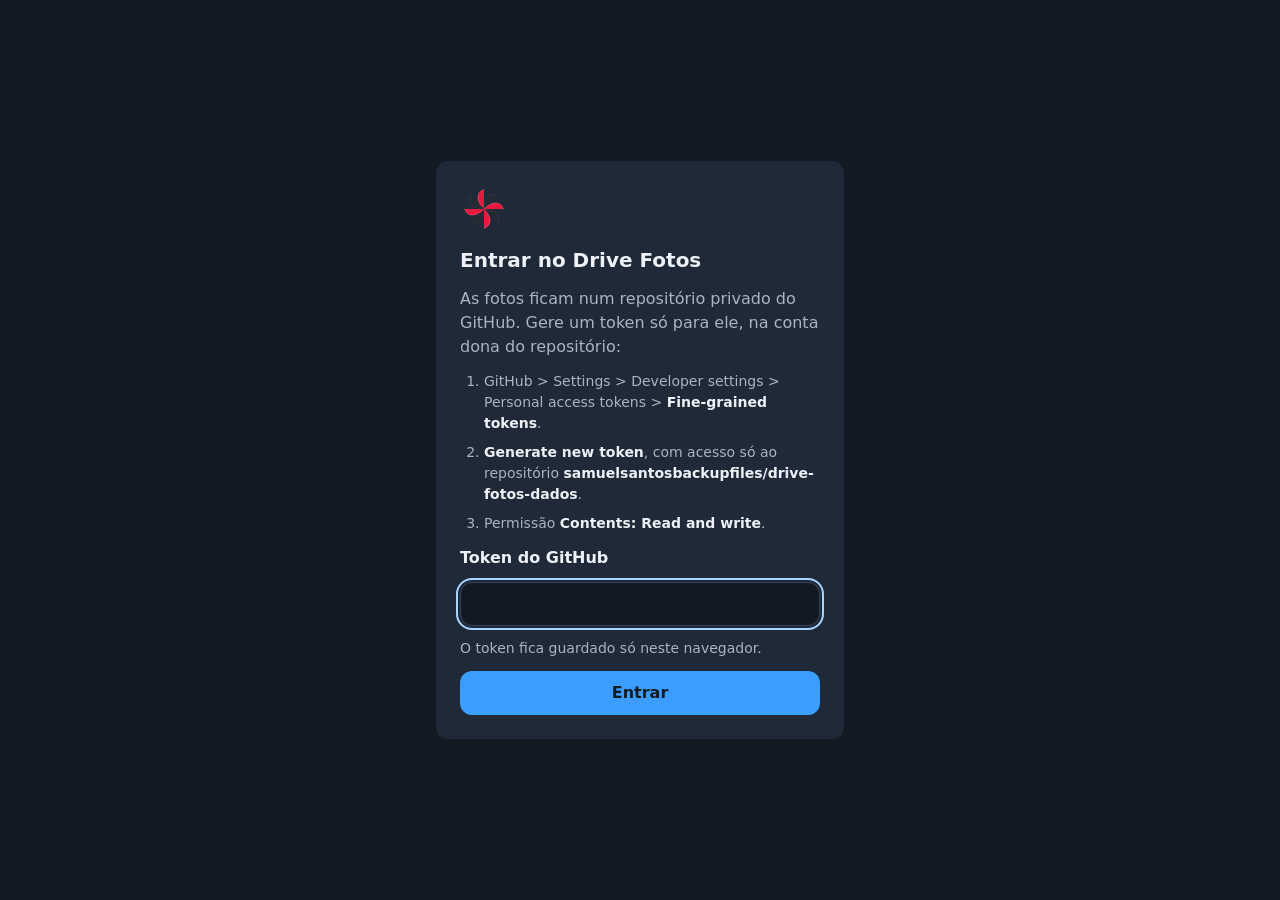
==== index.html @ ec957411 "epico 28: menu Mais no topo, com backup, fotos sem data, novidades e sair" ====
<!doctype html>
<html lang="pt-BR">
<head>
  <meta charset="utf-8">
  <meta name="viewport" content="width=device-width, initial-scale=1, viewport-fit=cover">
  <meta name="theme-color" content="#131a24">
  <meta name="robots" content="noindex">
  <title>Drive Fotos</title>
  <meta name="mobile-web-app-capable" content="yes">
  <meta name="apple-mobile-web-app-capable" content="yes">
  <meta name="apple-mobile-web-app-title" content="Drive Fotos">
  <meta name="apple-mobile-web-app-status-bar-style" content="black-translucent">
  <link rel="manifest" href="manifest.webmanifest">
  <link rel="apple-touch-icon" href="icones/icone-180.png">
  <link rel="icon" type="image/svg+xml" href="src/logo.svg">
  <link rel="stylesheet" href="src/style.css">
</head>
<body>
  <div class="puxar" id="puxar" aria-hidden="true">
    <svg class="puxar__anel" viewBox="0 0 24 24">
      <circle class="puxar__trilho" cx="12" cy="12" r="9"/>
      <circle class="puxar__arco" id="puxar-arco" cx="12" cy="12" r="9" pathLength="100" transform="rotate(-90 12 12)"/>
    </svg>
  </div>

  <header class="topo">
    <h1 class="topo__titulo"><img class="logo" src="src/logo.svg" alt="" width="24" height="24">Drive Fotos<span class="etiqueta" id="base-de-testes" hidden><span class="etiqueta__resto">base de </span>testes</span></h1>
    <div class="topo__acoes">
      <span class="texto-suave texto-pequeno topo__sincronia" id="sincronia" role="status"></span>
      <button type="button" class="botao botao--fantasma" id="atualizar" hidden>Atualizar</button>
      <button type="button" class="botao botao--secundario mais__abrir" id="mais-abrir" popovertarget="mais" aria-haspopup="menu" aria-expanded="false" hidden>
        Mais
        <svg class="mais__seta" viewBox="0 0 24 24" aria-hidden="true"><path d="M6 9l6 6 6-6"/></svg>
      </button>
    </div>
  </header>

  <nav class="mais" id="mais" popover aria-label="Mais opções">
    <div class="mais__lista">
      <a class="botao botao--fantasma mais__item" href="backup.html">Backup de uma pasta</a>
      <a class="botao botao--fantasma mais__item" id="mais-sem-data" href="#sem-data" hidden>Fotos sem data <span class="mais__detalhe" id="mais-sem-data-quantas"></span></a>
      <a class="botao botao--fantasma mais__item" href="novidades.html">Novidades <span class="mais__detalhe">versão <span id="mais-versao"></span></span></a>
      <div class="mais__divisor" role="separator"></div>
      <button type="button" class="botao botao--fantasma mais__item" id="sair">Sair</button>
    </div>
  </nav>

  <main class="pagina">
    <div class="aviso aviso--erro" id="atualizar-erro" role="alert" hidden>
      <p id="atualizar-erro-texto"></p>
      <button type="button" class="botao botao--secundario" id="atualizar-de-novo">Tentar de novo</button>
    </div>
    <section class="tela" id="tela-carregando" hidden>
      <p class="so-leitor" role="status">Carregando suas fotos...</p>
      <div class="esqueleto" aria-hidden="true">
        <div class="envio">
          <div class="zona esqueleto__vazio">
            <svg class="zona__icone" viewBox="0 0 24 24"></svg>
            <span class="zona__titulo">Enviar fotos</span>
            <span class="zona__detalhe">Toque para escolher ou arraste as fotos para cá</span>
          </div>
        </div>
        <div class="selecao-topo">
          <span class="botao botao--secundario esqueleto__vazio">Selecionar</span>
        </div>
        <div class="dias">
          <section class="dia">
            <div class="dia__cabeca">
              <span class="dia__titulo esqueleto__linha"></span>
            </div>
            <ul class="grade" id="esqueleto-grade"></ul>
          </section>
        </div>
      </div>
    </section>

    <section class="tela tela--centro" id="tela-erro" hidden>
      <h2 class="tela__titulo" tabindex="-1">Não deu para carregar</h2>
      <p class="texto-suave" id="erro-mensagem"></p>
      <div class="pilha">
        <button type="button" class="botao botao--primario" id="erro-recarregar">Tentar de novo</button>
        <button type="button" class="botao botao--fantasma" id="erro-trocar-token">Trocar token</button>
      </div>
    </section>

    <section class="tela" id="tela-sem-data" hidden>
      <div class="tela__cabeca">
        <a class="botao botao--secundario voltar" href="#">
          <svg class="voltar__seta" viewBox="0 0 24 24" aria-hidden="true"><path d="M15 5l-7 7 7 7"/></svg>
          Voltar para as fotos
        </a>
        <div>
          <h2 class="tela__titulo" tabindex="-1">Fotos sem data</h2>
          <p class="texto-suave" id="sem-data-explica">Estas subiram com a data do envio. Escolha quando cada uma foi tirada: ela passa para o dia e o ano certos.</p>
        </div>
      </div>
      <p class="campo__erro" id="pendentes-erro" role="alert" hidden></p>
      <div class="tela tela--centro" id="pendentes-lendo" hidden>
        <div class="girador" aria-hidden="true"></div>
        <p role="status">Lendo os dados das fotos...</p>
      </div>
      <div class="tela tela--centro" id="pendentes-vazia" hidden>
        <p class="tela__titulo">Nenhuma foto sem data</p>
        <p class="texto-suave">Quando você enviar uma foto sem escolher a data, ela aparece aqui.</p>
      </div>
      <div class="pendentes" id="pendentes"></div>
    </section>

    <section class="tela" id="tela-principal" hidden>
      <h2 class="so-leitor" tabindex="-1">Suas fotos</h2>
      <div class="envio">
        <button type="button" class="zona" id="zona">
          <svg class="zona__icone" viewBox="0 0 24 24" aria-hidden="true"><path d="M12 16V5m0 0-4.5 4.5M12 5l4.5 4.5M5 19h14"/></svg>
          <span class="zona__titulo" id="zona-titulo">Enviar fotos</span>
          <span class="zona__detalhe" id="zona-detalhe">Toque para escolher ou arraste as fotos para cá</span>
          <span class="zona__barra" id="zona-barra" role="progressbar" aria-valuemin="0" aria-valuemax="100" hidden><span class="zona__barra-cheia" id="zona-barra-cheia"></span></span>
        </button>
        <input type="file" id="zona-entrada" accept="image/*" multiple hidden>
        <p class="campo__erro" id="zona-erro" role="alert" hidden></p>
        <p class="so-leitor" id="envio-status" role="status"></p>
        <div class="fila" id="fila" hidden>
          <div class="fila__topo">
            <p id="fila-resumo" role="status"></p>
            <button type="button" class="botao botao--fantasma" id="fila-limpar">Dispensar</button>
          </div>
          <ol class="fila__lista" id="fila-lista"></ol>
        </div>
      </div>
      <div class="tela tela--centro" id="principal-vazia" hidden>
        <p class="tela__titulo">Nenhuma foto guardada ainda</p>
        <p class="texto-suave">Envie a primeira pelo botão acima.</p>
      </div>
      <p class="aviso aviso--forte" id="principal-espaco" hidden></p>
      <a class="aviso aviso--link" id="principal-pendentes" href="#sem-data" hidden></a>
      <div class="selecao-topo" id="selecao-topo" hidden>
        <button type="button" class="botao botao--secundario" id="entrar-selecao">Selecionar</button>
      </div>
      <div class="dias" id="grade"></div>
    </section>
  </main>

  <div class="barra-selecao" id="barra-selecao" role="toolbar" aria-label="Ações das fotos selecionadas" hidden>
    <div class="barra-selecao__conteudo">
      <p class="barra-selecao__contagem" id="selecao-contagem" role="status" aria-live="polite"></p>
      <div class="barra-selecao__acoes">
        <button type="button" class="botao botao--perigo" id="apagar-selecionadas" disabled>Apagar</button>
        <button type="button" class="botao botao--secundario" id="cancelar-selecao">Cancelar</button>
      </div>
    </div>
  </div>

  <footer class="rodape">
    <span class="texto-suave texto-pequeno">Drive Fotos · versão <span id="versao"></span></span>
  </footer>

  <button type="button" class="botao botao--secundario inicio" id="ir-ao-inicio" aria-label="Ir para o início" title="Ir para o início" hidden>
    <svg class="voltar__seta" viewBox="0 0 24 24" aria-hidden="true"><path d="M12 19V5m0 0-6 6m6-6 6 6"/></svg>
  </button>

  <aside class="uso" id="uso" aria-label="Armazenamento" hidden>
    <svg class="uso__icone" viewBox="0 0 24 24" aria-hidden="true"><path d="M19.35 10.04A7.49 7.49 0 0 0 12 4a7.5 7.5 0 0 0-6.65 4.04A6 6 0 0 0 6 20h13a5 5 0 0 0 .35-9.96Z"/></svg>
    <span class="uso__valor" id="uso-valor"></span>
    <span class="uso__detalhe" id="uso-detalhe"></span>
  </aside>

  <div class="veu" id="veu" aria-hidden="true" hidden>
    <div class="veu__quadro">
      <svg class="veu__icone" viewBox="0 0 24 24"><path d="M12 16V5m0 0-4.5 4.5M12 5l4.5 4.5M5 19h14"/></svg>
      <p class="tela__titulo">Solte para enviar</p>
    </div>
  </div>

  <div class="atalho" id="atalho" hidden>
    <span class="atalho__foto" id="atalho-foto"></span>
    <p class="atalho__texto" id="atalho-texto"></p>
    <button type="button" class="botao botao--primario" id="atalho-ver">Ver foto</button>
    <button type="button" class="botao botao--fantasma" id="atalho-fechar">Fechar</button>
  </div>

  <dialog class="visor" id="visor" aria-label="Foto aberta">
    <div class="visor__ambiente" id="visor-ambiente" aria-hidden="true">
      <img class="visor__desfoque" alt="">
      <img class="visor__desfoque" alt="">
      <div class="visor__vinheta"></div>
    </div>
    <div class="visor__topo" id="visor-topo">
      <p class="visor__legenda"><span id="visor-legenda"></span><span class="texto-suave texto-pequeno" id="visor-posicao"></span></p>
      <div class="visor__acoes">
        <button type="button" class="botao botao--fantasma visor__info" id="visor-info" aria-pressed="false" aria-controls="visor-painel">Informações</button>
        <button type="button" class="botao botao--fantasma" id="visor-fechar">Fechar</button>
      </div>
    </div>
    <div class="visor__corpo">
      <div class="visor__palco" id="visor-palco">
        <div class="visor__foto" id="visor-foto">
          <img id="visor-previa" alt="" hidden>
          <img id="visor-original" alt="" hidden>
        </div>
        <div class="girador visor__girador" id="visor-carregando" role="status" aria-label="Carregando a foto" hidden></div>
        <div class="visor__erro" id="visor-erro" role="alert" hidden>
          <p id="visor-erro-texto"></p>
          <button type="button" class="botao botao--primario" id="visor-tentar">Tentar de novo</button>
        </div>
        <button type="button" class="botao visor__seta visor__seta--anterior" id="visor-anterior" aria-label="Foto anterior">
          <svg viewBox="0 0 24 24" aria-hidden="true"><path d="M15 5l-7 7 7 7"/></svg>
        </button>
        <button type="button" class="botao visor__seta visor__seta--proxima" id="visor-proxima" aria-label="Próxima foto">
          <svg viewBox="0 0 24 24" aria-hidden="true"><path d="M9 5l7 7-7 7"/></svg>
        </button>
      </div>
      <aside class="visor__painel" id="visor-painel" aria-label="Informações da foto" hidden>
        <p class="texto-suave texto-pequeno" id="painel-tipo"></p>
        <h2 class="visor__nome" id="painel-nome"></h2>
        <dl class="visor__dados" id="painel-dados"></dl>
        <div class="visor__analise" id="painel-analise" hidden>
          <h3 class="visor__subtitulo">Paleta dominante</h3>
          <ul class="visor__paleta" id="painel-paleta"></ul>
          <p class="visor__linha"><span>Luminância média</span><b id="painel-luminancia"></b></p>
        </div>
      </aside>
    </div>
    <p class="visor__confirmacao" id="visor-confirmacao" role="status" hidden>
      <svg class="visor__confirmacao-icone" viewBox="0 0 24 24" aria-hidden="true"><path d="M5 12.5l4.5 4.5L19 7.5"/></svg>
      <span id="visor-confirmacao-texto"></span>
    </p>
    <div class="visor__rodape" id="visor-rodape">
      <p class="campo__erro" id="visor-aviso" role="alert" hidden></p>
      <div class="visor__botoes">
        <button type="button" class="botao botao--fantasma" id="visor-baixar">Baixar</button>
        <button type="button" class="botao botao--fantasma" id="visor-link">Copiar link</button>
        <button type="button" class="botao botao--fantasma" id="visor-renomear">Renomear</button>
        <button type="button" class="botao botao--fantasma" id="visor-apagar">Apagar</button>
      </div>
    </div>
  </dialog>

  <dialog class="dialogo" id="renomear" aria-labelledby="renomear-titulo">
    <form id="renomear-form" novalidate>
      <h2 class="tela__titulo" id="renomear-titulo">Renomear foto</h2>
      <label class="campo__rotulo" for="renomear-nome">Nome</label>
      <div class="campo-com-sufixo">
        <input class="campo" id="renomear-nome" type="text" autocomplete="off" spellcheck="false" maxlength="120" aria-describedby="renomear-erro">
        <span class="texto-suave" id="renomear-extensao"></span>
      </div>
      <p class="campo__erro" id="renomear-erro" hidden></p>
      <div class="dialogo__acoes">
        <button type="submit" class="botao botao--primario" id="renomear-salvar">Salvar</button>
        <button type="button" class="botao botao--secundario" id="renomear-cancelar">Cancelar</button>
      </div>
    </form>
  </dialog>

  <dialog class="dialogo" id="apagar" aria-labelledby="apagar-titulo" aria-describedby="apagar-nome">
    <form id="apagar-form">
      <div class="dialogo__alvo">
        <img class="dialogo__miniatura" id="apagar-miniatura" alt="" width="64" height="64" hidden>
        <div class="dialogo__alvo-texto">
          <h2 class="tela__titulo" id="apagar-titulo">Apagar esta foto?</h2>
          <p class="dialogo__nome" id="apagar-nome"></p>
          <p class="texto-suave texto-pequeno" id="apagar-data"></p>
        </div>
      </div>
      <p class="texto-suave texto-pequeno">Ela sai do app e deste aparelho. No repositório, continua no histórico, e o espaço não é liberado.</p>
      <p class="campo__erro" id="apagar-erro" role="alert" hidden></p>
      <div class="dialogo__acoes">
        <button type="submit" class="botao botao--perigo" id="apagar-confirmar" autofocus>Apagar foto</button>
        <button type="button" class="botao botao--secundario" id="apagar-cancelar">Cancelar</button>
      </div>
    </form>
  </dialog>

  <dialog class="dialogo" id="apagar-selecao" aria-labelledby="apagar-selecao-titulo" aria-describedby="apagar-selecao-aviso">
    <form id="apagar-selecao-form">
      <h2 class="tela__titulo" id="apagar-selecao-titulo"></h2>
      <p class="texto-suave" id="apagar-selecao-aviso"></p>
      <p class="texto-suave texto-pequeno">Elas saem do app e deste aparelho. No repositório, continuam no histórico, e o espaço não é liberado.</p>
      <p class="campo__erro" id="apagar-selecao-erro" role="alert" hidden></p>
      <div class="dialogo__acoes">
        <button type="submit" class="botao botao--perigo" id="apagar-selecao-confirmar"></button>
        <button type="button" class="botao botao--secundario" id="apagar-selecao-cancelar">Cancelar</button>
      </div>
    </form>
  </dialog>

  <dialog class="dialogo" id="repetidas" aria-labelledby="repetidas-titulo" aria-describedby="repetidas-detalhe">
    <form method="dialog">
      <h2 class="tela__titulo" id="repetidas-titulo"></h2>
      <p class="texto-suave texto-pequeno" id="repetidas-detalhe"></p>
      <ul class="repetidas" id="repetidas-lista" tabindex="0" aria-label="Fotos repetidas"></ul>
      <div class="dialogo__acoes">
        <button type="submit" class="botao botao--primario" value="concluir" id="repetidas-concluir" autofocus>Não enviar</button>
        <button type="submit" class="botao botao--secundario" value="manter" id="repetidas-manter">Manter as duas</button>
        <button type="button" class="botao botao--secundario" id="repetidas-todas" hidden>Marcar todas</button>
      </div>
    </form>
  </dialog>

  <dialog class="dialogo" id="sem-data" aria-labelledby="sem-data-titulo" aria-describedby="sem-data-detalhe">
    <form method="dialog">
      <h2 class="tela__titulo" id="sem-data-titulo"></h2>
      <p class="texto-suave texto-pequeno" id="sem-data-detalhe"></p>
      <ul class="sem-data" id="sem-data-lista" tabindex="0" aria-label="Fotos sem data"></ul>
      <div class="dialogo__acoes">
        <button type="submit" class="botao botao--primario" value="enviar" id="sem-data-enviar" autofocus>Enviar com a data de hoje</button>
        <button type="submit" class="botao botao--secundario" value="nao-enviar" formnovalidate>Não enviar</button>
      </div>
    </form>
  </dialog>

  <dialog class="dialogo" id="confirmar-sair" aria-labelledby="confirmar-sair-titulo">
    <form method="dialog">
      <h2 class="tela__titulo" id="confirmar-sair-titulo">Sair e apagar o token?</h2>
      <p class="texto-suave">O token e as fotos guardadas somem deste navegador, e o GitHub não mostra o token de novo. Se você não tiver ele guardado, vai precisar gerar outro para entrar.</p>
      <div class="dialogo__acoes">
        <button type="submit" class="botao botao--perigo" value="sair">Sair e apagar o token</button>
        <button type="submit" class="botao botao--secundario" value="cancelar" autofocus>Cancelar</button>
      </div>
    </form>
  </dialog>

  <dialog class="dialogo login" id="login" aria-labelledby="login-titulo">
    <form id="login-form" novalidate>
      <img class="logo logo--grande" src="src/logo.svg" alt="" width="48" height="48">
      <h2 class="tela__titulo" id="login-titulo">Entrar no Drive Fotos</h2>
      <p class="texto-suave">As fotos ficam num repositório privado do GitHub. Gere um token só para ele, na conta dona do repositório:</p>
      <ol class="login__passos texto-suave">
        <li>GitHub &gt; Settings &gt; Developer settings &gt; Personal access tokens &gt; <strong>Fine-grained tokens</strong>.</li>
        <li><strong>Generate new token</strong>, com acesso só ao repositório <strong id="login-repo"></strong>.</li>
        <li>Permissão <strong>Contents: Read and write</strong>.</li>
      </ol>
      <label class="campo__rotulo" for="login-token">Token do GitHub</label>
      <input class="campo" id="login-token" type="password" autocomplete="off" spellcheck="false" aria-describedby="login-erro">
      <p class="campo__erro" id="login-erro" hidden></p>
      <p class="texto-suave texto-pequeno">O token fica guardado só neste navegador.</p>
      <div class="pilha">
        <button type="submit" class="botao botao--primario" id="login-entrar">Entrar</button>
        <button type="button" class="botao botao--secundario" id="login-cancelar" hidden>Cancelar</button>
      </div>
    </form>
  </dialog>

  <script type="module" src="src/app.js"></script>
</body>
</html>
---- src/style.css ----
:root {
  --fundo: #131a24;
  --superficie: #1f2937;
  --trilho: #374357;
  --texto: #eef2f8;
  --texto-suave: #a9b4c5;
  --azul: #3b9dff;
  --erro: #ff8585;
  --atencao: #f5a524;
  --foco: #a9d3ff;

  --e1: 4px;
  --e2: 8px;
  --e3: 12px;
  --e4: 16px;
  --e5: 24px;
  --e6: 32px;
  --e7: 48px;

  --margem: var(--e4);

  --altura-uso: calc(var(--e2) * 2 + 1.5 * var(--fonte-pequena) + 2px);

  --raio: 12px;
  --raio-pilula: 999px;

  --fonte-pequena: 0.875rem;
  --fonte-base: 1rem;
  --fonte-titulo: 1.25rem;

  --rapido: 0.2s ease;
  --medio: 0.3s ease;
  --expandir: 0.26s cubic-bezier(0.16, 1, 0.3, 1);
  --lento: 0.6s ease;

  color-scheme: dark;
}

*,
*::before,
*::after {
  box-sizing: border-box;
}

body {
  margin: 0;
  padding: calc(var(--e7) + env(safe-area-inset-top)) env(safe-area-inset-right) 0 env(safe-area-inset-left);
  min-height: 100dvh;
  background: var(--fundo);
  color: var(--texto);
  font: var(--fonte-base) / 1.5 system-ui, -apple-system, 'Segoe UI', Roboto, sans-serif;
  -webkit-text-size-adjust: 100%;
}

h1,
h2,
h3,
p,
ol,
ul {
  margin: 0;
}

ol,
ul {
  padding: 0;
  list-style: none;
}

[hidden] {
  display: none !important;
}

:focus-visible {
  outline: 2px solid var(--foco);
  outline-offset: 2px;
}

h2:focus {
  outline: none;
}

.so-leitor {
  position: absolute;
  width: 1px;
  height: 1px;
  overflow: hidden;
  clip-path: inset(50%);
  white-space: nowrap;
}

.texto-suave {
  color: var(--texto-suave);
}

.texto-pequeno {
  font-size: var(--fonte-pequena);
}

.topo,
.pagina {
  width: 100%;
  max-width: 1600px;
  margin: 0 auto;
  padding: 0 var(--margem);
}

@media (min-width: 640px) {
  :root {
    --margem: var(--e5);
  }
}

@media (min-width: 900px) {
  :root {
    --margem: var(--e6);
  }
}

@media (min-width: 1200px) {
  :root {
    --margem: var(--e7);
  }
}

.topo {
  display: flex;
  align-items: center;
  justify-content: space-between;
  gap: var(--e2);
  min-height: 56px;
}

.logo {
  display: block;
  width: var(--e5);
  height: var(--e5);
}

.logo--grande {
  width: var(--e7);
  height: var(--e7);
}

.topo__titulo {
  display: flex;
  align-items: center;
  gap: var(--e2);
  min-width: 0;
  font-size: var(--fonte-base);
  font-weight: 600;
  color: var(--texto-suave);
  white-space: nowrap;
}

.topo__titulo .logo {
  flex: none;
}

.etiqueta {
  min-width: 0;
  padding: 0 var(--e2);
  overflow: hidden;
  border: 1px solid var(--trilho);
  border-radius: var(--raio-pilula);
  font-size: var(--fonte-pequena);
  font-weight: 400;
  text-overflow: ellipsis;
  white-space: nowrap;
}

@media (max-width: 479px) {
  .etiqueta__resto {
    display: none;
  }
}

.aviso {
  padding: var(--e3) var(--e4);
  border: 1px solid var(--trilho);
  border-radius: var(--raio);
  background: var(--superficie);
  font-size: var(--fonte-pequena);
}

.baixar__previa {
  display: block;
  max-width: 100%;
  max-height: 50dvh;
  border-radius: var(--raio);
  background: var(--superficie);
  object-fit: contain;
}

.baixar__nome {
  overflow-wrap: anywhere;
}

.baixar__botao {
  display: flex;
  align-items: center;
  justify-content: center;
  text-decoration: none;
}

.aviso--link {
  display: block;
  color: var(--texto);
  text-decoration: none;
}

.aviso--link:hover {
  border-color: var(--azul);
}

.aviso--link strong {
  color: var(--azul);
}

.tela__cabeca {
  display: flex;
  flex-direction: column;
  align-items: flex-start;
  gap: var(--e4);
}

.voltar {
  display: inline-flex;
  align-items: center;
  gap: var(--e2);
  padding-left: var(--e3);
  text-decoration: none;
}

.voltar__seta {
  flex: none;
  width: 20px;
  height: 20px;
  fill: none;
  stroke: currentColor;
  stroke-width: 2;
  stroke-linecap: round;
  stroke-linejoin: round;
}

.aviso--erro {
  display: flex;
  flex-wrap: wrap;
  align-items: center;
  justify-content: space-between;
  gap: var(--e2) var(--e4);
  margin-bottom: var(--e5);
  border-color: var(--erro);
}

.aviso--erro[hidden] {
  display: none;
}

.aviso--erro .botao {
  flex: none;
}

.aviso--forte {
  border-color: var(--atencao);
  color: var(--atencao);
}

.pagina {
  padding-bottom: var(--e7);
}

body.modo-selecao .pagina {
  padding-bottom: calc(var(--e7) + 104px + env(safe-area-inset-bottom));
}

.barra-selecao {
  position: fixed;
  right: 0;
  bottom: 0;
  left: 0;
  z-index: 4;
  padding: var(--e3) var(--margem) calc(var(--e3) + env(safe-area-inset-bottom));
  border-top: 1px solid var(--trilho);
  background: color-mix(in srgb, var(--superficie) 96%, transparent);
  box-shadow: 0 -8px 24px color-mix(in srgb, var(--fundo) 35%, transparent);
}

.barra-selecao__conteudo {
  display: flex;
  flex-wrap: wrap;
  align-items: center;
  justify-content: space-between;
  gap: var(--e2) var(--e4);
  width: 100%;
  max-width: 1600px;
  margin: 0 auto;
}

.barra-selecao__contagem {
  font-weight: 600;
  font-variant-numeric: tabular-nums;
}

.barra-selecao__acoes {
  display: flex;
  gap: var(--e2);
}

body.modo-selecao .uso,
body.modo-selecao .inicio {
  display: none;
}

.botao.inicio {
  position: fixed;
  right: var(--margem);
  bottom: calc(var(--e4) + var(--altura-uso) + var(--e2) + env(safe-area-inset-bottom));
  z-index: 1;
  display: inline-flex;
  align-items: center;
  justify-content: center;
  aspect-ratio: 1;
  padding: 0;
  border: 1px solid var(--trilho);
  border-radius: var(--raio-pilula);
  background: var(--superficie);
}

@media (min-width: 360px) {
  .botao.inicio {
    bottom: calc(var(--e4) + env(safe-area-inset-bottom));
  }
}

.rodape {
  display: flex;
  flex-wrap: wrap;
  align-items: center;
  justify-content: center;
  gap: var(--e2) var(--e4);
  width: 100%;
  max-width: 1600px;
  margin: 0 auto;
  padding: var(--e5) var(--margem) calc(var(--e6) + var(--altura-uso) + env(safe-area-inset-bottom));
  border-top: 1px solid var(--trilho);
}

.novidades {
  max-width: 720px;
  margin: 0 auto;
  padding-bottom: var(--e7);
}

.novidades__lista {
  display: flex;
  flex-direction: column;
  gap: var(--e5);
  margin: 0;
  padding: 0;
  list-style: none;
}

.novidades__item {
  display: flex;
  flex-direction: column;
  gap: var(--e2);
  padding: var(--e5);
  border: 1px solid var(--trilho);
  border-radius: var(--raio);
  background: var(--superficie);
}

.novidades__topo {
  display: flex;
  flex-wrap: wrap;
  align-items: center;
  gap: var(--e2);
}

.novidades__versao {
  border-color: var(--azul);
  color: var(--azul);
  font-weight: 600;
  font-variant-numeric: tabular-nums;
}

.novidades__titulo {
  font-size: var(--fonte-titulo);
  font-weight: 600;
}

.novidades__mudancas {
  display: flex;
  flex-direction: column;
  gap: var(--e1);
  padding-left: var(--e5);
  color: var(--texto-suave);
  list-style: disc;
}

.uso {
  position: fixed;
  left: var(--margem);
  bottom: calc(var(--e4) + env(safe-area-inset-bottom));
  z-index: 1;
  display: flex;
  align-items: center;
  gap: var(--e2);
  padding: var(--e2) var(--e4);
  border: 1px solid var(--trilho);
  border-radius: var(--raio-pilula);
  background: var(--superficie);
  font-size: var(--fonte-pequena);
  font-variant-numeric: tabular-nums;
}

.uso[hidden] {
  display: none;
}

.uso__icone {
  flex: none;
  width: 16px;
  height: 16px;
  fill: var(--azul);
}

.uso__valor {
  font-weight: 600;
}

.uso__detalhe {
  color: var(--texto-suave);
}

.uso__detalhe::before {
  content: '· ';
}

.topo__acoes {
  display: flex;
  flex: none;
  align-items: center;
}

.mais__abrir {
  display: inline-flex;
  align-items: center;
  margin-left: var(--e2);
  font-weight: 600;
}

.mais__seta {
  width: var(--e4);
  height: var(--e4);
  margin-left: var(--e1);
  fill: none;
  stroke: currentColor;
  stroke-width: 2;
  stroke-linecap: round;
  stroke-linejoin: round;
  transition: transform var(--rapido);
}

[aria-expanded='true'] .mais__seta {
  transform: rotate(180deg);
}

.mais {
  position: fixed;
  inset: auto;
  z-index: 4;
  min-width: min(18rem, calc(100vw - var(--margem) * 2));
  margin: 0;
  padding: var(--e2);
  border: 1px solid var(--trilho);
  border-radius: var(--raio);
  background: var(--superficie);
  color: var(--texto);
}

.mais__lista {
  display: flex;
  flex-direction: column;
  gap: var(--e1);
}

.botao.mais__item {
  display: flex;
  align-items: center;
  justify-content: space-between;
  gap: var(--e4);
  width: 100%;
  color: var(--texto);
  text-align: left;
}

.botao.mais__item:hover {
  background: var(--trilho);
}

.mais__detalhe {
  color: var(--texto-suave);
  font-size: var(--fonte-pequena);
  font-variant-numeric: tabular-nums;
}

.mais__divisor {
  height: 1px;
  margin: var(--e1) 0;
  background: var(--trilho);
}

.topo__sincronia {
  position: absolute;
  width: 1px;
  height: 1px;
  overflow: hidden;
  clip-path: inset(50%);
  white-space: nowrap;
}

@media (min-width: 640px) {
  .topo__sincronia {
    position: static;
    width: auto;
    height: auto;
    margin-right: var(--e2);
    clip-path: none;
  }
}

@media (max-width: 479px) {
  .topo__acoes .botao {
    padding-right: var(--e3);
    padding-left: var(--e3);
  }
}

.tela {
  display: flex;
  flex-direction: column;
  gap: var(--e5);
}

.tela--centro {
  align-items: center;
  width: 100%;
  max-width: 408px;
  margin: 0 auto;
  padding-top: var(--e7);
  text-align: center;
}

.tela__titulo {
  font-size: var(--fonte-titulo);
  font-weight: 600;
}

.pilha {
  display: flex;
  flex-direction: column;
  align-items: stretch;
  gap: var(--e2);
  width: 100%;
}

.botao {
  min-height: 44px;
  padding: var(--e2) var(--e4);
  border: 0;
  border-radius: var(--raio);
  background: none;
  color: inherit;
  font: inherit;
  cursor: pointer;
  text-decoration: none;
  touch-action: manipulation;
  transition: background-color var(--rapido), transform var(--rapido), opacity var(--rapido);
}

.botao:active {
  transform: scale(0.97);
}

.botao:disabled {
  opacity: 0.45;
  cursor: not-allowed;
  transform: none;
}

.botao--primario {
  background: var(--azul);
  color: var(--fundo);
  font-weight: 700;
}

.botao--perigo {
  background: var(--erro);
  color: var(--fundo);
  font-weight: 700;
}

.botao--fantasma {
  color: var(--texto-suave);
}

.botao--fantasma:hover {
  background: var(--superficie);
  color: var(--texto);
}

.botao--secundario {
  background: var(--trilho);
  color: var(--texto);
}

.botao--secundario:hover {
  background: color-mix(in srgb, var(--trilho) 85%, var(--texto));
}

html {
  overscroll-behavior-y: contain;
}

.puxando .topo,
.puxando .pagina,
.puxando .rodape,
.puxar-soltando .topo,
.puxar-soltando .pagina,
.puxar-soltando .rodape {
  transform: translateY(var(--puxar, 0px));
}

.puxar {
  position: fixed;
  top: env(safe-area-inset-top);
  left: 50%;
  opacity: var(--puxar-progresso, 0);
  transform: translate(-50%, calc(var(--puxar, 0px) / 2 - 50%));
  pointer-events: none;
}

.puxar__anel {
  display: block;
  width: var(--e5);
  height: var(--e5);
}

.puxar__anel circle {
  fill: none;
  stroke-width: 3;
}

.puxar__trilho {
  stroke: var(--trilho);
}

.puxar__arco {
  stroke: var(--azul);
  stroke-dasharray: 100 100;
  stroke-dashoffset: 100;
  stroke-linecap: round;
}

.puxar--cheio .puxar__arco {
  stroke: var(--foco);
}

.puxar--recarregando .puxar__anel {
  animation: girar 1s linear infinite;
}

.puxar-soltando .topo,
.puxar-soltando .pagina,
.puxar-soltando .rodape {
  transition: transform var(--medio);
}

.puxar-soltando .puxar {
  transition: transform var(--medio), opacity var(--medio);
}

.girador {
  width: var(--e6);
  height: var(--e6);
  border: 3px solid var(--trilho);
  border-top-color: var(--azul);
  border-radius: var(--raio-pilula);
  animation: girar 1s linear infinite;
}

@keyframes girar {
  to {
    transform: rotate(360deg);
  }
}

.envio {
  display: flex;
  flex-direction: column;
  gap: var(--e3);
}

.esqueleto {
  display: flex;
  flex-direction: column;
  gap: var(--e5);
  pointer-events: none;
  animation: pulsar 1.6s ease-in-out infinite;
}

.esqueleto .esqueleto__vazio,
.esqueleto .esqueleto__vazio * {
  color: transparent;
}

.esqueleto__linha {
  display: block;
  width: 9rem;
  height: 1.5em;
  border-radius: var(--e1);
  background: var(--superficie);
}

.zona {
  position: relative;
  display: flex;
  flex-direction: column;
  align-items: center;
  justify-content: center;
  gap: var(--e1);
  width: 100%;
  min-height: 144px;
  padding: var(--e5) var(--e4);
  overflow: hidden;
  border: 2px dashed color-mix(in srgb, var(--azul) 55%, var(--trilho));
  border-radius: var(--raio);
  background: var(--superficie);
  color: var(--texto-suave);
  font: inherit;
  text-align: center;
  cursor: pointer;
  touch-action: manipulation;
  transition: border-color var(--rapido), background-color var(--rapido), color var(--rapido), transform var(--rapido);
}

.zona:hover,
.zona--ativa {
  border-color: var(--azul);
  background: color-mix(in srgb, var(--azul) 10%, var(--superficie));
  color: var(--texto);
}

.zona:active {
  transform: scale(0.99);
}

.zona__icone,
.veu__icone {
  fill: none;
  stroke: currentColor;
  stroke-width: 1.75;
  stroke-linecap: round;
  stroke-linejoin: round;
}

.zona__icone {
  width: var(--e6);
  height: var(--e6);
  color: var(--azul);
  transition: transform var(--rapido), color var(--rapido);
}

.zona:hover .zona__icone,
.zona--ativa .zona__icone {
  color: var(--azul);
  transform: translateY(calc(var(--e1) * -1));
}

.zona__titulo {
  max-width: 100%;
  overflow: hidden;
  color: var(--texto);
  font-weight: 600;
  text-overflow: ellipsis;
  white-space: nowrap;
}

.zona__detalhe {
  font-size: var(--fonte-pequena);
  font-variant-numeric: tabular-nums;
}

.zona__barra {
  display: block;
  width: 100%;
  max-width: 408px;
  height: var(--e1);
  margin-top: var(--e2);
  overflow: hidden;
  border-radius: var(--raio-pilula);
  background: var(--trilho);
}

.zona__barra-cheia {
  display: block;
  height: 100%;
  border-radius: var(--raio-pilula);
  background: var(--azul);
  transform: scaleX(var(--progresso, 0));
  transform-origin: left center;
  transition: transform var(--rapido);
}

.zona--varrendo::after {
  content: '';
  position: absolute;
  inset: 0;
  background: linear-gradient(
    90deg,
    transparent 0%,
    color-mix(in srgb, var(--azul) 6%, transparent) 44%,
    color-mix(in srgb, var(--azul) 22%, transparent) 50%,
    color-mix(in srgb, var(--azul) 6%, transparent) 56%,
    transparent 100%
  );
  transform: translateX(-100%);
  animation: varrer 1.4s cubic-bezier(0.45, 0, 0.55, 1) infinite;
  pointer-events: none;
}

@keyframes varrer {
  to {
    transform: translateX(100%);
  }
}

.veu {
  position: fixed;
  inset: 0;
  z-index: 1;
  background: color-mix(in srgb, var(--fundo) 40%, transparent);
  -webkit-backdrop-filter: blur(3px);
  backdrop-filter: blur(3px);
  transform-origin: 0 0;
  animation: veu-expande var(--expandir);
  pointer-events: none;
}

@keyframes veu-expande {
  from {
    transform: translate(var(--zona-x, 0px), var(--zona-y, 0px)) scale(var(--zona-escala-x, 0.9), var(--zona-escala-y, 0.9));
    opacity: 0.4;
  }
}

.veu__quadro {
  position: absolute;
  inset: var(--e4);
  display: flex;
  flex-direction: column;
  align-items: center;
  justify-content: center;
  gap: var(--e2);
  border: 2px dashed var(--azul);
  border-radius: var(--raio);
  background: color-mix(in srgb, var(--azul) 12%, transparent);
}

.veu__icone {
  width: var(--e7);
  height: var(--e7);
  color: var(--azul);
  animation: quicar 0.9s ease-in-out infinite;
}

@keyframes quicar {
  50% {
    transform: translateY(calc(var(--e2) * -1));
  }
}

.fila {
  display: flex;
  flex-direction: column;
  gap: var(--e2);
  padding: var(--e3) var(--e4);
  border-radius: var(--raio);
  background: var(--superficie);
}

.fila__topo {
  display: flex;
  align-items: center;
  justify-content: space-between;
  gap: var(--e3);
  min-height: 44px;
  font-weight: 600;
}

.fila__lista {
  display: flex;
  flex-direction: column;
}

.fila__item {
  display: flex;
  align-items: center;
  justify-content: space-between;
  gap: var(--e3);
  padding: var(--e2) 0;
  border-top: 1px solid var(--trilho);
}

.fila__texto {
  display: flex;
  flex-direction: column;
  min-width: 0;
}

.fila__nome {
  overflow: hidden;
  text-overflow: ellipsis;
  white-space: nowrap;
}

.fila__estado {
  color: var(--erro);
  font-size: var(--fonte-pequena);
}

.fila__item .botao {
  flex: none;
  color: var(--texto);
  font-weight: 700;
}

.backup {
  display: flex;
  flex-direction: column;
  gap: var(--e3);
  padding: var(--e4);
  border: 1px solid var(--trilho);
  border-radius: var(--raio);
  background: var(--superficie);
}

.backup-pagina {
  max-width: 760px;
  padding-bottom: var(--e7);
}

.backup-pagina__cabeca {
  display: flex;
  flex-direction: column;
  gap: var(--e2);
  margin-bottom: var(--e5);
}

.backup-pagina .topo > .botao {
  display: inline-flex;
  align-items: center;
  justify-content: center;
}

.backup__acoes {
  display: flex;
  align-items: center;
  justify-content: flex-start;
  flex-wrap: wrap;
  gap: var(--e2);
}

.backup__titulo {
  font-size: var(--fonte-titulo);
  font-weight: 600;
}

.backup__resumo,
.backup__andamento,
.backup__escolha {
  display: flex;
  flex-direction: column;
  gap: var(--e3);
}

.backup__detalhes {
  display: flex;
  flex-direction: column;
  gap: var(--e1);
}

.backup__detalhes:empty {
  display: none;
}

.backup summary {
  padding: var(--e2) 0;
  color: var(--texto-suave);
  cursor: pointer;
}

.backup-pagina > .aviso {
  margin-bottom: var(--e4);
}

.backup__repetidas-lista,
.backup__lista {
  display: flex;
  flex-direction: column;
  gap: var(--e2);
}

.backup__repetidas-lista label,
.backup__lista li {
  display: flex;
  align-items: flex-start;
  gap: var(--e2);
  overflow-wrap: anywhere;
}

.backup__repetidas-lista input {
  flex: none;
  margin-top: 0.35em;
}

.backup__lista li {
  justify-content: space-between;
  padding-bottom: var(--e2);
  border-bottom: 1px solid var(--trilho);
}

.backup__lista li span:first-child {
  min-width: 0;
}

.backup__lista li span:last-child {
  color: var(--texto-suave);
  text-align: right;
}

.backup progress {
  width: 100%;
  height: 0.75rem;
  accent-color: var(--azul);
}

.selecao-topo {
  display: flex;
  justify-content: flex-end;
  margin-bottom: var(--e3);
}

.dias {
  --colunas: 3;
  container-type: inline-size;
  display: flex;
  flex-wrap: wrap;
  gap: var(--e5) var(--e4);
}

.dia {
  display: flex;
  flex: 0 0 100%;
  flex-direction: column;
  gap: var(--e2);
  min-width: 0;
}

.dia__titulo {
  font-size: var(--fonte-pequena);
  font-weight: 600;
}

.dia__cabeca {
  display: flex;
  align-items: center;
  justify-content: space-between;
  gap: var(--e2);
}

.dia__selecao {
  display: none;
  flex: none;
  align-items: center;
  justify-content: center;
  width: 44px;
  height: 44px;
  cursor: pointer;
}

body.modo-selecao .dia__selecao {
  display: flex;
}

.dia__selecao input {
  width: 22px;
  height: 22px;
  margin: 0;
  accent-color: var(--azul);
}

.grade {
  display: flex;
  flex-wrap: wrap;
  gap: var(--e2);
}

.grade__quadro {
  position: relative;

  width: calc((100cqw - (var(--colunas) - 1) * var(--e2)) / var(--colunas) - 0.1px);
  aspect-ratio: 1;
  overflow: hidden;
  border-radius: var(--e2);
  background: var(--superficie);
}

@media (min-width: 480px) {
  .dias {
    --colunas: 4;
  }
}

@media (min-width: 640px) {
  .dias {
    --colunas: 5;
  }
}

@media (min-width: 900px) {
  .dias {
    --colunas: 6;
  }

  .dia {
    flex: 0 1 auto;
    max-width: 100%;
  }
}

@media (min-width: 1200px) {
  .dias {
    --colunas: 7;
  }
}

@media (min-width: 1500px) {
  .dias {
    --colunas: 8;
  }
}

.grade__botao {
  position: relative;
  display: block;
  width: 100%;
  height: 100%;
  padding: 0;
  overflow: hidden;
  border-radius: inherit;
  border: 0;
  background: none;
  color: inherit;
  cursor: pointer;
}

.grade--selecao .grade__botao {
  cursor: pointer;
  touch-action: manipulation;
  -webkit-touch-callout: none;
  user-select: none;
}

.grade--selecao .grade__botao::before,
.grade--selecao .grade__botao::after {
  position: absolute;
  z-index: 1;
  top: var(--e2);
  right: var(--e2);
  width: 24px;
  height: 24px;
  border-radius: 50%;
  content: '';
  pointer-events: none;
}

.grade--selecao .grade__botao::before {
  border: 2px solid white;
  background: color-mix(in srgb, var(--fundo) 55%, transparent);
  box-shadow: 0 1px 5px color-mix(in srgb, var(--fundo) 60%, transparent);
}

.grade--selecao .grade__quadro--selecionado .grade__botao::before {
  border-color: var(--azul);
  background: var(--azul);
}

.grade--selecao .grade__botao::after {
  top: calc(var(--e2) + 6px);
  right: calc(var(--e2) + 8px);
  width: 8px;
  height: 12px;
  border: solid var(--fundo);
  border-width: 0 2px 2px 0;
  border-radius: 0;
  opacity: 0;
  transform: rotate(45deg);
}

.grade--selecao .grade__quadro--selecionado .grade__botao::after {
  opacity: 1;
}

.grade--selecao .grade__botao:hover .grade__imagem {
  transform: none;
}

.grade__botao:focus-visible {
  outline-offset: -2px;
}

.grade__botao .grade__imagem {
  transition: transform var(--rapido);
}

.grade__botao:hover .grade__imagem {
  transform: scale(1.04);
}

.grade__quadro {
  transition: opacity var(--medio);
}

.grade__quadro--destaque {
  z-index: 1;
  overflow: visible;
  outline: 3px solid var(--azul);
  outline-offset: -3px;
}

.grade__quadro--pousou {
  animation: destaque-pousa var(--rapido);
}

@keyframes destaque-pousa {
  from {
    transform: scale(1.05);
  }
}

.grade__quadro--pousou::after {
  content: '';
  position: absolute;
  inset: 0;
  border: 3px solid var(--azul);
  opacity: 0;
  animation: destaque-halo 1.2s ease-out 0.2s 2;
  pointer-events: none;
}

@keyframes destaque-halo {
  from {
    transform: scale(1);
    opacity: 0.7;
  }

  to {
    transform: scale(1.18);
    opacity: 0;
  }
}

.grade__selo {
  position: absolute;
  bottom: var(--e2);
  left: var(--e2);
  z-index: 1;
  padding: 0 var(--e2);
  border-radius: var(--raio-pilula);
  background: var(--azul);
  color: var(--fundo);
  font-size: var(--fonte-pequena);
  font-weight: 700;
  pointer-events: none;
}

.grade__quadro--pousou .grade__selo {
  animation: destaque-selo var(--medio) 0.15s backwards;
}

@keyframes destaque-selo {
  from {
    transform: translateY(var(--e2));
    opacity: 0;
  }
}

.dias--holofote .grade__quadro:not(.grade__quadro--destaque) {
  opacity: 0.3;
}

.voo {
  position: fixed;
  top: 0;
  left: 0;
  z-index: 2;
  overflow: hidden;
  outline: 3px solid var(--azul);
  outline-offset: -3px;
  background: var(--superficie);
  transform-origin: 50% -140%;
  pointer-events: none;
}

.atalho {
  position: fixed;
  right: var(--margem);

  bottom: calc(var(--e4) + var(--altura-uso) + var(--e2) + env(safe-area-inset-bottom));
  left: var(--margem);
  z-index: 3;
  display: flex;
  align-items: center;
  gap: var(--e3);
  max-width: 408px;
  margin: 0 auto;
  padding: var(--e2) var(--e2) var(--e2) var(--e3);
  border: 1px solid var(--trilho);
  border-radius: var(--raio);
  background: var(--superficie);
  animation: atalho-entra var(--expandir);
}

@keyframes atalho-entra {
  from {
    transform: translateY(var(--e5));
    opacity: 0;
  }
}

.atalho__foto {
  flex: none;
  width: 44px;
  height: 44px;
  overflow: hidden;
  border-radius: var(--raio);
  background: var(--fundo);
}

.atalho__texto {
  flex: 1;
  min-width: 0;
  font-weight: 600;
}

.atalho .botao {
  flex: none;
}

.grade__quadro--carregando {
  animation: pulsar 1.6s ease-in-out infinite;
}

.grade__quadro--vazio {
  border: 1px dashed var(--trilho);
}

.grade__imagem {
  display: block;
  width: 100%;
  height: 100%;
  border-radius: inherit;
  object-fit: cover;
}

.grade__imagem--nova {
  animation: surgir var(--medio);
}

@keyframes pulsar {
  50% {
    opacity: 0.55;
  }
}

@keyframes surgir {
  from {
    opacity: 0;
  }
}

.visor {
  width: 100vw;
  max-width: none;
  height: 100dvh;
  max-height: none;
  margin: 0;
  padding: 0;
  overflow: hidden;
  border: 0;
  background: none;
  color: var(--texto);
}

.visor[open] {
  display: flex;
  flex-direction: column;
}

.visor__ambiente {
  position: absolute;
  inset: 0;
  z-index: -1;
  overflow: hidden;
  background: var(--fundo);
}

.visor__desfoque {
  position: absolute;
  top: -15%;
  left: -15%;
  width: 130%;
  max-width: none;
  height: 130%;
  object-fit: cover;
  filter: blur(64px) saturate(1.6) brightness(0.7);
  opacity: 0;
  transition: opacity var(--lento);
}

.visor__desfoque--visivel {
  opacity: 1;
}

.visor__vinheta {
  position: absolute;
  inset: 0;
  background: radial-gradient(ellipse 75% 70% at 45% 45%, transparent 30%, color-mix(in srgb, var(--fundo) 75%, transparent) 100%);
}

.visor__topo {
  display: flex;
  flex: none;
  align-items: center;
  justify-content: space-between;
  gap: var(--e3);
  min-height: 56px;
  padding: calc(var(--e2) + env(safe-area-inset-top)) calc(var(--margem) - var(--e2)) 0 var(--margem);
}

@media (max-width: 899px) {
  .visor__topo {
    padding-top: calc(var(--e5) + env(safe-area-inset-top));
  }
}

.visor__legenda {
  display: flex;
  flex-wrap: wrap;
  align-items: baseline;
  gap: 0 var(--e3);
  font-weight: 600;
}

.visor__acoes {
  display: flex;
  flex: none;
}

.visor__info[aria-pressed='true'] {
  color: var(--texto);
}

.visor__corpo {
  display: flex;
  flex: 1;
  gap: var(--e5);
  min-height: 0;
  padding: 0 var(--margem) var(--e2);
}

.visor__palco {
  position: relative;
  display: flex;
  flex: 1;
  align-items: center;
  justify-content: center;
  min-width: 0;
  min-height: 0;
  touch-action: pan-y pinch-zoom;
}

.visor__foto {
  position: relative;
  flex: none;
  width: 100%;
  height: 100%;
}

.visor__foto img {
  position: absolute;
  inset: 0;
  width: 100%;
  height: 100%;
  object-fit: contain;
}

.visor__girador {
  position: absolute;
}

.visor__erro {
  position: absolute;
  display: flex;
  flex-direction: column;
  align-items: center;
  gap: var(--e3);
  max-width: 408px;
  padding: var(--e5);
  border-radius: var(--raio);
  background: var(--superficie);
  text-align: center;
}

.visor__seta {
  position: absolute;
  top: 50%;
  display: flex;
  align-items: center;
  justify-content: center;
  width: 56px;
  height: 56px;
  margin-top: -28px;
  padding: 0;
  border-radius: var(--raio-pilula);
  background: color-mix(in srgb, var(--superficie) 80%, transparent);
}

.visor__seta:hover {
  background: var(--superficie);
}

.visor__seta svg {
  width: var(--e5);
  height: var(--e5);
  fill: none;
  stroke: currentColor;
  stroke-width: 2;
  stroke-linecap: round;
  stroke-linejoin: round;
}

.visor__seta--anterior {
  left: 0;
}

.visor__seta--proxima {
  right: 0;
}

.visor__seta:disabled {
  visibility: hidden;
}

.visor__confirmacao {
  position: absolute;
  top: 50%;
  left: 50%;
  z-index: 2;
  display: flex;
  align-items: center;
  gap: var(--e3);
  margin: 0;
  padding: var(--e4) var(--e5);
  border: 1px solid var(--trilho);
  border-radius: var(--raio);
  background: var(--superficie);
  font-size: var(--fonte-titulo);
  font-weight: 600;
  white-space: nowrap;
  transform: translate(-50%, -50%);
  pointer-events: none;
  animation: confirmar var(--expandir);
}

.visor__confirmacao[hidden] {
  display: none;
}

.visor__confirmacao-icone {
  flex: none;
  width: var(--e5);
  height: var(--e5);
  fill: none;
  stroke: var(--azul);
  stroke-width: 2.5;
  stroke-linecap: round;
  stroke-linejoin: round;
}

@keyframes confirmar {
  from {
    opacity: 0;
    transform: translate(-50%, -50%) scale(0.92);
  }
}

.visor__rodape {
  display: flex;
  flex: none;
  flex-direction: column;
  align-items: center;
  gap: var(--e1);
  padding: 0 var(--margem) calc(var(--e4) + env(safe-area-inset-bottom));
}

.visor__botoes {
  display: flex;
  flex-wrap: wrap;
  justify-content: center;
  gap: var(--e2);
}

.visor__rodape .botao--fantasma {
  color: var(--texto);
}

.visor__painel,
.visor__info {
  display: none;
}

@media (min-width: 900px) {
  .visor__info {
    display: block;
  }

  .visor__painel {
    display: flex;
    flex: none;
    flex-direction: column;
    align-self: center;
    gap: var(--e3);
    width: 320px;
    max-height: 100%;
    padding: var(--e5);
    overflow-y: auto;
    border: 1px solid var(--trilho);
    border-radius: var(--raio);
    background: color-mix(in srgb, var(--superficie) 70%, transparent);
    -webkit-backdrop-filter: blur(24px);
    backdrop-filter: blur(24px);
    animation: painel-entra var(--expandir);
  }
}

@keyframes painel-entra {
  from {
    transform: translateX(var(--e5));
    opacity: 0;
  }
}

.visor__nome {
  font-size: var(--fonte-titulo);
  font-weight: 700;
  line-height: 1.2;
  overflow-wrap: anywhere;
}

.visor__dados {
  display: grid;
  grid-template-columns: auto 1fr;
  gap: var(--e1) var(--e4);
  margin: 0;
  font-size: var(--fonte-pequena);
}

.visor__dados dt {
  color: var(--texto-suave);
}

.visor__dados dd {
  margin: 0;
  font-variant-numeric: tabular-nums;
  text-align: right;
}

.visor__analise {
  display: flex;
  flex-direction: column;
  gap: var(--e2);
}

.visor__subtitulo,
.visor__linha {
  color: var(--texto-suave);
  font-size: var(--fonte-pequena);
}

.visor__subtitulo {
  font-weight: 600;
}

.visor__paleta {
  display: grid;
  grid-template-columns: repeat(6, 1fr);
  gap: var(--e2);
}

.visor__paleta li {
  aspect-ratio: 1;
  border: 1px solid var(--trilho);
  border-radius: var(--e2);
}

.visor__linha {
  display: flex;
  justify-content: space-between;
}

.visor__linha b {
  color: var(--texto);
  font-weight: 600;
}

.dialogo {
  width: min(100% - var(--e6), 408px);
  max-height: calc(100dvh - var(--e6));
  padding: var(--e5);
  border: 0;
  border-radius: var(--raio);
  background: var(--superficie);
  color: var(--texto);
}

.dialogo::backdrop {
  background: color-mix(in srgb, var(--fundo) 80%, transparent);
}

.login::backdrop {
  background: var(--fundo);
}

.dialogo form {
  display: flex;
  flex-direction: column;
  gap: var(--e3);
}

.dialogo__acoes {
  display: flex;
  gap: var(--e2);
  margin-top: var(--e2);
}

.dialogo__acoes .botao {
  flex: 1;
}

@media (min-width: 480px) {
  .dialogo__acoes {
    justify-content: flex-end;
  }

  .dialogo__acoes .botao {
    flex: none;
  }
}

.dialogo__alvo {
  display: flex;
  align-items: center;
  gap: var(--e3);
}

.dialogo__miniatura {
  flex: none;
  width: 64px;
  height: 64px;
  border-radius: var(--e2);
  background: var(--trilho);
  object-fit: cover;
}

.dialogo__alvo-texto {
  min-width: 0;
}

.dialogo__nome {
  overflow-wrap: anywhere;
}

.repetidas {
  display: flex;
  flex-direction: column;
  gap: var(--e4);
  max-height: 50dvh;

  margin: calc(var(--e2) * -1);
  padding: var(--e2);
  overflow-y: auto;
  list-style: none;
}

.repetidas__item {
  display: grid;
  grid-template-columns: 1fr 1fr;
  gap: var(--e3);
}

.repetidas__foto {
  display: flex;
  flex-direction: column;
  gap: var(--e2);
  min-width: 0;
  margin: 0;
}

.repetidas__legenda {
  display: flex;
  flex-direction: column;
  overflow-wrap: anywhere;
}

.repetidas__quadro {
  position: relative;
  aspect-ratio: 1;
  overflow: hidden;
  border-radius: var(--e2);
  background: var(--trilho);
}

.repetidas__foto--nova .repetidas__quadro {
  outline: 3px solid var(--azul);
  outline-offset: -3px;
}

.repetidas__foto--nova .repetidas__legenda > :first-child {
  color: var(--azul);
  font-weight: 600;
}

.repetidas__foto--outra .repetidas__imagem {
  filter: saturate(0.45) brightness(0.75);
}

.repetidas__imagem {
  display: block;
  width: 100%;
  height: 100%;
  object-fit: cover;
}

.sem-data {
  display: flex;
  flex-direction: column;
  gap: var(--e4);
  max-height: 50dvh;
  margin: calc(var(--e2) * -1);
  padding: var(--e2);
  overflow-y: auto;
  list-style: none;
}

.pendentes {
  display: flex;
  flex-direction: column;
  gap: var(--e6);
}

.pendentes__grupo {
  display: flex;
  flex-direction: column;
  gap: var(--e5);
  padding: var(--e5);
  border: 1px solid var(--trilho);
  border-radius: var(--raio);
  background: var(--superficie);
}

.pendentes__titulo {
  font-size: var(--fonte-base);
  font-weight: 600;
}

.pendentes__ferramenta {
  display: flex;
  flex-wrap: wrap;
  align-items: center;
  gap: var(--e2) var(--e3);
  padding: var(--e3) var(--e4);
  border-radius: var(--raio);
  background: var(--fundo);
}

.pendentes__ferramenta .campo {
  width: auto;
}

.pendentes__lista {
  display: grid;
  grid-template-columns: repeat(auto-fill, minmax(min(100%, 200px), 1fr));
  gap: var(--e5) var(--e4);
  margin: 0;
  padding: 0;
  list-style: none;
}

.pendentes__item {
  display: flex;
  flex-direction: column;
  gap: var(--e2);
  min-width: 0;
}

.pendentes__imagem {
  display: block;
  width: 100%;
  aspect-ratio: 1;
  border-radius: var(--e2);
  background: var(--trilho);
  object-fit: cover;
}

.pendentes__nome {
  overflow: hidden;
  font-size: var(--fonte-pequena);
  font-weight: 600;
  text-overflow: ellipsis;
  white-space: nowrap;
}

.pendentes__certa {
  display: flex;
  align-items: center;
  gap: var(--e2);
  min-height: 44px;
  color: var(--texto-suave);
  font-size: var(--fonte-pequena);
  cursor: pointer;
}

.pendentes__certa input {
  flex: none;
  width: 20px;
  height: 20px;
  margin: 0;
  accent-color: var(--azul);
}

.pendentes .campo:disabled {
  opacity: 0.45;
}

.pendentes__rodape {
  display: flex;
  flex-wrap: wrap;
  align-items: center;
  justify-content: space-between;
  gap: var(--e3);
  padding-top: var(--e4);
  border-top: 1px solid var(--trilho);
}

.pendentes .campo {
  color-scheme: dark;
}

.sem-data__item {
  display: flex;
  align-items: flex-start;
  gap: var(--e3);
}

.sem-data__campos {
  display: flex;
  flex: 1;
  flex-direction: column;
  align-items: flex-start;
  gap: var(--e1);
  min-width: 0;
  overflow-wrap: anywhere;
}

.sem-data__campos .botao {
  text-align: left;
}

.sem-data .campo {
  color-scheme: dark;
}

.repetidas__motivo {
  grid-column: 1 / -1;
  margin: 0;
  font-size: var(--fonte-pequena);
}

.repetidas--varias .repetidas__item {
  padding: var(--e3);
  border: 1px solid var(--trilho);
  border-radius: var(--raio);
}

.repetidas__escolha {
  display: flex;
  grid-column: 1 / -1;
  align-items: center;
  gap: var(--e2);
  min-height: 44px;
  margin: var(--e1) calc(var(--e3) * -1) calc(var(--e3) * -1);
  padding: var(--e1) var(--e3);
  border-top: 1px solid var(--trilho);
  cursor: pointer;
}

.repetidas__escolha input {
  flex: none;
  width: 20px;
  height: 20px;
  margin: 0;
  accent-color: var(--azul);
}

.repetidas__tamanho {
  position: absolute;
  right: var(--e2);
  bottom: var(--e2);
  padding: 0 var(--e2);
  border-radius: var(--raio-pilula);
  background: color-mix(in srgb, var(--fundo) 80%, transparent);
  font-size: var(--fonte-pequena);
  font-variant-numeric: tabular-nums;
}

.login__passos {
  display: flex;
  flex-direction: column;
  gap: var(--e2);
  padding-left: var(--e5);
  list-style: decimal;
  font-size: var(--fonte-pequena);
}

.login__passos strong {
  color: var(--texto);
  overflow-wrap: anywhere;
}

.campo__rotulo {
  font-weight: 600;
}

.campo {
  width: 100%;
  min-height: 44px;
  padding: var(--e2) var(--e3);
  border: 1px solid var(--trilho);
  border-radius: var(--raio);
  background: var(--fundo);
  color: var(--texto);
  font: inherit;
}

.campo-com-sufixo {
  display: flex;
  align-items: center;
  gap: var(--e2);
}

.campo[aria-invalid='true'] {
  border-color: var(--erro);
}

.campo__erro {
  color: var(--erro);
  font-size: var(--fonte-pequena);
}

@media (prefers-reduced-motion: reduce) {
  .visor__confirmacao {
    animation: none;
  }

  .puxar-soltando .topo,
  .puxar-soltando .pagina,
  .puxar-soltando .puxar {
    transition: none;
  }

  .puxar--recarregando .puxar__anel {
    animation-duration: 3s;
  }

  .botao,
  .zona,
  .zona__icone,
  .grade__botao .grade__imagem {
    transition: none;
  }

  .visor__painel {
    animation: none;
  }

  .visor__desfoque {
    transition: none;
  }

  .zona--varrendo::after {
    display: none;
  }

  .zona__barra-cheia {
    transition: none;
  }

  .veu,
  .veu__icone {
    animation: none;
  }

  .girador {
    animation-duration: 3s;
  }

  .grade__quadro {
    transition: none;
  }

  .mais__seta {
    transition: none;
  }

  .esqueleto,
  .grade__quadro--carregando,
  .grade__quadro--pousou,
  .grade__quadro--pousou::after,
  .grade__quadro--pousou .grade__selo,
  .atalho,
  .grade__imagem--nova {
    animation: none;
  }
}
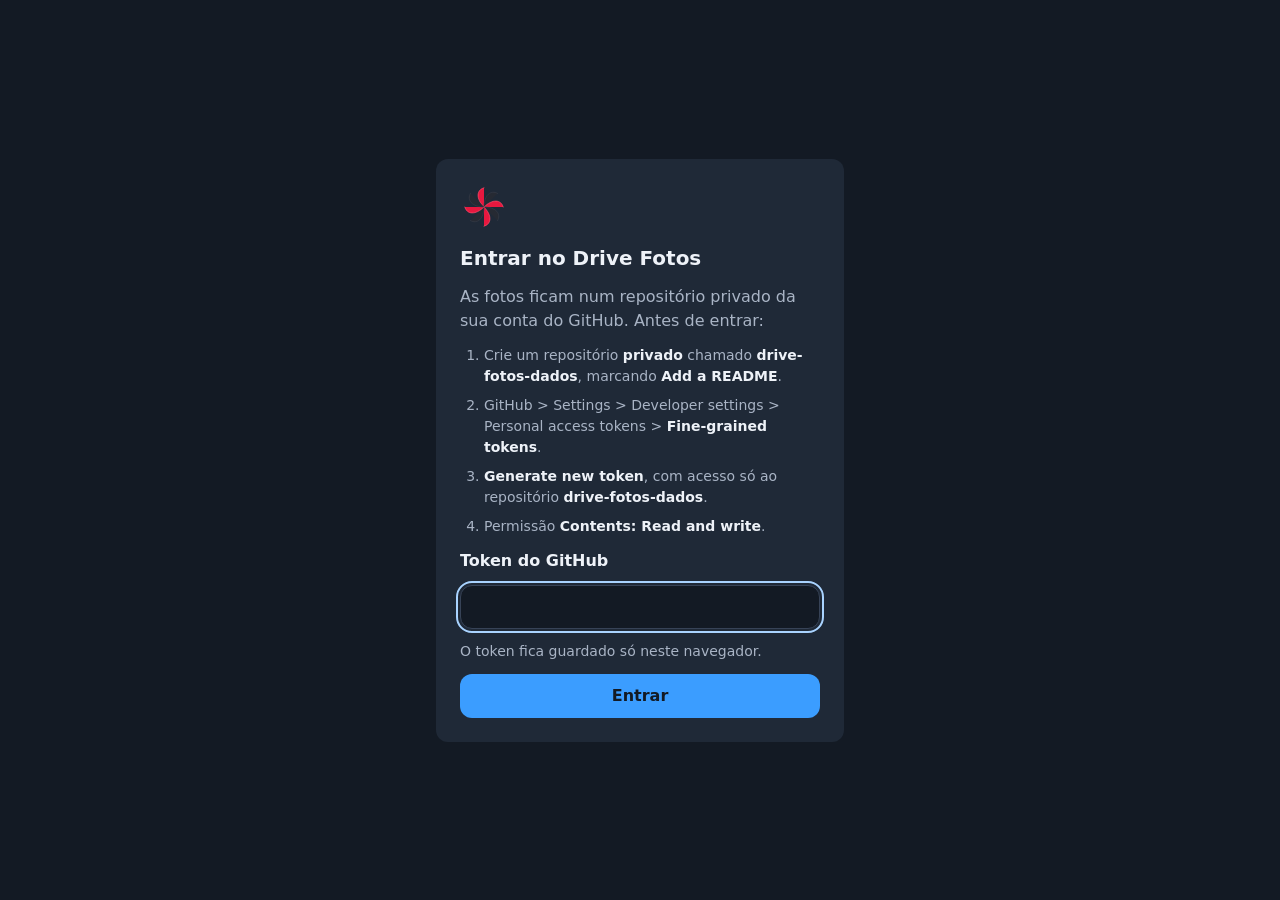
==== commit 354e3812: "login: dono do repositorio de dados vem da conta do token, com validacao de repo ausente ou publico" ====
--- a/index.html
+++ b/index.html
@@ -115,7 +115,7 @@
           <span class="zona__detalhe" id="zona-detalhe">Toque para escolher ou arraste as fotos para cá</span>
           <span class="zona__barra" id="zona-barra" role="progressbar" aria-valuemin="0" aria-valuemax="100" hidden><span class="zona__barra-cheia" id="zona-barra-cheia"></span></span>
         </button>
-        <input type="file" id="zona-entrada" accept="image/*" multiple hidden>
+        <input type="file" id="zona-entrada" accept="image/jpeg,image/png,image/webp,image/gif,image/avif,image/bmp" multiple hidden>
         <p class="campo__erro" id="zona-erro" role="alert" hidden></p>
         <p class="so-leitor" id="envio-status" role="status"></p>
         <div class="fila" id="fila" hidden>
@@ -130,7 +130,18 @@
         <p class="tela__titulo">Nenhuma foto guardada ainda</p>
         <p class="texto-suave">Envie a primeira pelo botão acima.</p>
       </div>
-      <p class="aviso aviso--forte" id="principal-espaco" hidden></p>
+      <section class="favoritas" id="favoritas-destaque" aria-labelledby="favoritas-titulo" hidden>
+        <div class="favoritas__cabeca">
+          <h2 class="favoritas__titulo" id="favoritas-titulo"><svg class="coracao coracao--cheio" viewBox="0 0 24 24" aria-hidden="true"><path d="M12 20.5s-7.5-4.6-7.5-10.3A4.2 4.2 0 0 1 12 7.6a4.2 4.2 0 0 1 7.5 2.6c0 5.7-7.5 10.3-7.5 10.3z"/></svg>Favoritas <span class="favoritas__quantas" id="favoritas-quantas"></span></h2>
+          <a class="botao botao--fantasma" href="#favoritas">Ver todas</a>
+        </div>
+        <ul class="favoritas__faixa" id="favoritas-faixa"></ul>
+      </section>
+      <div class="favoritas__filtro" id="favoritas-filtro" hidden>
+        <h2 class="favoritas__titulo" tabindex="-1" id="favoritas-filtro-titulo"><svg class="coracao coracao--cheio" viewBox="0 0 24 24" aria-hidden="true"><path d="M12 20.5s-7.5-4.6-7.5-10.3A4.2 4.2 0 0 1 12 7.6a4.2 4.2 0 0 1 7.5 2.6c0 5.7-7.5 10.3-7.5 10.3z"/></svg>Favoritas <span class="favoritas__quantas" id="favoritas-filtro-quantas"></span></h2>
+        <a class="botao botao--secundario" href="#">Voltar para todas</a>
+      </div>
+      <p class="favoritas__vazia" id="favoritas-vazia" hidden>Nenhuma favorita ainda. Abra uma foto e toque no coração para guardar aqui.</p>
       <a class="aviso aviso--link" id="principal-pendentes" href="#sem-data" hidden></a>
       <div class="selecao-topo" id="selecao-topo" hidden>
         <button type="button" class="botao botao--secundario" id="entrar-selecao">Selecionar</button>
@@ -143,6 +154,7 @@
     <div class="barra-selecao__conteudo">
       <p class="barra-selecao__contagem" id="selecao-contagem" role="status" aria-live="polite"></p>
       <div class="barra-selecao__acoes">
+        <button type="button" class="botao botao--secundario" id="favoritar-selecionadas" disabled>Favoritar</button>
         <button type="button" class="botao botao--perigo" id="apagar-selecionadas" disabled>Apagar</button>
         <button type="button" class="botao botao--secundario" id="cancelar-selecao">Cancelar</button>
       </div>
@@ -187,6 +199,7 @@
       <p class="visor__legenda"><span id="visor-legenda"></span><span class="texto-suave texto-pequeno" id="visor-posicao"></span></p>
       <div class="visor__acoes">
         <button type="button" class="botao botao--fantasma visor__info" id="visor-info" aria-pressed="false" aria-controls="visor-painel">Informações</button>
+        <button type="button" class="botao botao--fantasma visor__zoom" id="visor-zoom" aria-pressed="false">Ampliar</button>
         <button type="button" class="botao botao--fantasma" id="visor-fechar">Fechar</button>
       </div>
     </div>
@@ -226,10 +239,12 @@
     <div class="visor__rodape" id="visor-rodape">
       <p class="campo__erro" id="visor-aviso" role="alert" hidden></p>
       <div class="visor__botoes">
-        <button type="button" class="botao botao--fantasma" id="visor-baixar">Baixar</button>
-        <button type="button" class="botao botao--fantasma" id="visor-link">Copiar link</button>
-        <button type="button" class="botao botao--fantasma" id="visor-renomear">Renomear</button>
-        <button type="button" class="botao botao--fantasma" id="visor-apagar">Apagar</button>
+        <button type="button" class="botao botao--fantasma visor__acao visor__acao--favorita" id="visor-favoritar" aria-pressed="false" title="Favoritar"><svg class="visor__icone coracao" viewBox="0 0 24 24" aria-hidden="true"><path d="M12 20.5s-7.5-4.6-7.5-10.3A4.2 4.2 0 0 1 12 7.6a4.2 4.2 0 0 1 7.5 2.6c0 5.7-7.5 10.3-7.5 10.3z"/></svg><span class="visor__rotulo">Favoritar</span></button>
+        <button type="button" class="botao botao--fantasma visor__acao" id="visor-baixar" title="Baixar"><svg class="visor__icone" viewBox="0 0 24 24" aria-hidden="true"><path d="M12 4v11m0 0l-4.5-4.5M12 15l4.5-4.5M5 19.5h14"/></svg><span class="visor__rotulo">Baixar</span></button>
+        <button type="button" class="botao botao--fantasma visor__acao" id="visor-link" title="Copiar link"><svg class="visor__icone" viewBox="0 0 24 24" aria-hidden="true"><path d="M10 14a4 4 0 005.7 0l3-3a4 4 0 00-5.7-5.7l-1 1M14 10a4 4 0 00-5.7 0l-3 3a4 4 0 005.7 5.7l1-1"/></svg><span class="visor__rotulo">Copiar link</span></button>
+        <button type="button" class="botao botao--fantasma visor__acao" id="visor-renomear" title="Renomear"><svg class="visor__icone" viewBox="0 0 24 24" aria-hidden="true"><path d="M4 20h4L18.5 9.5a2.1 2.1 0 00-3-3L5 17v3zM13.5 8.5l3 3"/></svg><span class="visor__rotulo">Renomear</span></button>
+        <span class="visor__divisor" aria-hidden="true"></span>
+        <button type="button" class="botao botao--fantasma visor__acao visor__acao--apagar" id="visor-apagar" title="Apagar"><svg class="visor__icone" viewBox="0 0 24 24" aria-hidden="true"><path d="M4.5 7h15M9.5 7V4.5h5V7M6.5 7l.8 12.5h9.4L17.5 7M10 11v5M14 11v5"/></svg><span class="visor__rotulo">Apagar</span></button>
       </div>
     </div>
   </dialog>
@@ -322,10 +337,11 @@
     <form id="login-form" novalidate>
       <img class="logo logo--grande" src="src/logo.svg" alt="" width="48" height="48">
       <h2 class="tela__titulo" id="login-titulo">Entrar no Drive Fotos</h2>
-      <p class="texto-suave">As fotos ficam num repositório privado do GitHub. Gere um token só para ele, na conta dona do repositório:</p>
+      <p class="texto-suave">As fotos ficam num repositório privado da sua conta do GitHub. Antes de entrar:</p>
       <ol class="login__passos texto-suave">
+        <li>Crie um repositório <strong>privado</strong> chamado <strong class="login-repo"></strong>, marcando <strong>Add a README</strong>.</li>
         <li>GitHub &gt; Settings &gt; Developer settings &gt; Personal access tokens &gt; <strong>Fine-grained tokens</strong>.</li>
-        <li><strong>Generate new token</strong>, com acesso só ao repositório <strong id="login-repo"></strong>.</li>
+        <li><strong>Generate new token</strong>, com acesso só ao repositório <strong class="login-repo"></strong>.</li>
         <li>Permissão <strong>Contents: Read and write</strong>.</li>
       </ol>
       <label class="campo__rotulo" for="login-token">Token do GitHub</label>
--- a/src/style.css
+++ b/src/style.css
@@ -6,6 +6,8 @@
   --texto-suave: #a9b4c5;
   --azul: #3b9dff;
   --erro: #ff8585;
+  --sucesso: #4ade80;
+  --favorita: var(--erro);
   --atencao: #f5a524;
   --foco: #a9d3ff;
 
@@ -1047,6 +1049,24 @@
   accent-color: var(--azul);
 }
 
+.backup__andamento--concluido progress {
+  accent-color: var(--sucesso);
+}
+
+.backup__placar {
+  display: flex;
+  flex-wrap: wrap;
+  align-items: baseline;
+  justify-content: space-between;
+  gap: var(--e1) var(--e3);
+}
+
+.backup__percentual {
+  font-size: var(--fonte-titulo);
+  font-weight: 700;
+  font-variant-numeric: tabular-nums;
+}
+
 .selecao-topo {
   display: flex;
   justify-content: flex-end;
@@ -1234,6 +1254,22 @@
   transition: opacity var(--medio);
 }
 
+.grade__quadro::before {
+  content: '';
+  position: absolute;
+  inset: 0;
+  z-index: 1;
+  border: 2px solid var(--favorita);
+  border-radius: inherit;
+  opacity: 0;
+  transition: opacity var(--medio);
+  pointer-events: none;
+}
+
+.grade__quadro--favorita::before {
+  opacity: 1;
+}
+
 .grade__quadro--destaque {
   z-index: 1;
   overflow: visible;
@@ -1490,7 +1526,125 @@
   justify-content: center;
   min-width: 0;
   min-height: 0;
-  touch-action: pan-y pinch-zoom;
+  touch-action: none;
+}
+
+.visor__topo,
+.visor__rodape,
+.visor__seta {
+  transition: opacity var(--rapido);
+}
+
+.visor--limpo .visor__topo,
+.visor--limpo .visor__rodape,
+.visor--limpo .visor__seta,
+.visor--arrastando .visor__topo,
+.visor--arrastando .visor__rodape,
+.visor--arrastando .visor__seta,
+.visor--ampliada .visor__seta {
+  opacity: 0;
+  pointer-events: none;
+}
+
+.visor--assentando .visor__foto {
+  transition: transform var(--medio);
+}
+
+.visor--assentando .visor__ambiente {
+  transition: opacity var(--medio);
+}
+
+.visor__zoom {
+  display: none;
+}
+
+.visor__botoes {
+  flex-wrap: nowrap;
+  align-items: center;
+  gap: var(--e1);
+  padding: var(--e1);
+  border: 1px solid color-mix(in srgb, var(--trilho) 70%, transparent);
+  border-radius: var(--raio-pilula);
+  background: color-mix(in srgb, var(--superficie) 75%, transparent);
+  -webkit-backdrop-filter: blur(16px);
+  backdrop-filter: blur(16px);
+}
+
+.visor__acao {
+  display: flex;
+  align-items: center;
+  justify-content: center;
+  width: 52px;
+  height: 52px;
+  padding: 0;
+  border-radius: var(--raio-pilula);
+}
+
+.visor__acao:active {
+  background: var(--trilho);
+}
+
+.visor__rodape .visor__botoes .visor__acao--apagar {
+  color: var(--erro);
+}
+
+.visor__icone {
+  width: var(--e5);
+  height: var(--e5);
+  fill: none;
+  stroke: currentColor;
+  stroke-width: 1.8;
+  stroke-linecap: round;
+  stroke-linejoin: round;
+}
+
+.visor__acao[aria-busy='true'] .visor__icone {
+  animation: pulsar 1.6s ease-in-out infinite;
+}
+
+.visor__rotulo {
+  position: absolute;
+  width: 1px;
+  height: 1px;
+  overflow: hidden;
+  clip-path: inset(50%);
+  white-space: nowrap;
+}
+
+.visor__divisor {
+  display: block;
+  width: 1px;
+  height: var(--e5);
+  background: var(--trilho);
+}
+
+@media (max-width: 899px) {
+  .visor__zoom {
+    display: block;
+  }
+
+  .visor__corpo {
+    position: absolute;
+    inset: 0;
+    padding: env(safe-area-inset-top) env(safe-area-inset-right) env(safe-area-inset-bottom) env(safe-area-inset-left);
+  }
+
+  .visor__topo,
+  .visor__rodape {
+    position: relative;
+    z-index: 1;
+  }
+
+  .visor__topo {
+    padding-bottom: var(--e5);
+    background: linear-gradient(color-mix(in srgb, var(--fundo) 80%, transparent), transparent);
+  }
+
+  .visor__rodape {
+    margin-top: auto;
+    padding-top: var(--e6);
+    background: linear-gradient(transparent, color-mix(in srgb, var(--fundo) 80%, transparent));
+  }
 }
 
 .visor__foto {
@@ -1619,9 +1773,7 @@
 
 .visor__botoes {
   display: flex;
-  flex-wrap: wrap;
   justify-content: center;
-  gap: var(--e2);
 }
 
 .visor__rodape .botao--fantasma {
@@ -1917,6 +2069,11 @@
   min-width: 0;
 }
 
+.pendentes__quadro {
+  position: relative;
+  display: block;
+}
+
 .pendentes__imagem {
   display: block;
   width: 100%;
@@ -1924,6 +2081,61 @@
   border-radius: var(--e2);
   background: var(--trilho);
   object-fit: cover;
+  transition: opacity var(--medio);
+}
+
+.pendentes__item--salvando .pendentes__imagem,
+.pendentes__item--salva .pendentes__imagem {
+  opacity: 0.35;
+}
+
+.pendentes__item--salvando .pendentes__quadro::after,
+.pendentes__item--salva .pendentes__quadro::after {
+  content: '';
+  position: absolute;
+  inset: 0;
+  width: var(--e6);
+  height: var(--e6);
+  margin: auto;
+  border: 3px solid var(--trilho);
+  border-top-color: var(--azul);
+  border-radius: var(--raio-pilula);
+  animation: girar 1s linear infinite;
+}
+
+.pendentes__item--salva .pendentes__quadro::after {
+  border-color: var(--azul);
+  background: var(--azul);
+  animation: pendente-salva var(--expandir);
+}
+
+.pendentes__item--salva .pendentes__quadro::before {
+  content: '';
+  position: absolute;
+  inset: 0;
+  z-index: 1;
+  width: var(--e2);
+  height: var(--e4);
+  margin: auto;
+  border: solid var(--fundo);
+  border-width: 0 3px 3px 0;
+  transform: translateY(-2px) rotate(45deg);
+  animation: surgir var(--medio);
+}
+
+.pendentes__item--salva {
+  transition: opacity var(--medio), transform var(--medio);
+}
+
+.pendentes__item--saindo {
+  opacity: 0;
+  transform: scale(0.94);
+}
+
+@keyframes pendente-salva {
+  from {
+    transform: scale(0.6);
+  }
 }
 
 .pendentes__nome {
@@ -2124,8 +2336,18 @@
     animation: none;
   }
 
-  .girador {
+  .girador,
+  .pendentes__item--salvando .pendentes__quadro::after {
     animation-duration: 3s;
+  }
+
+  .pendentes__imagem {
+    transition: none;
+  }
+
+  .pendentes__item--salva .pendentes__quadro::after,
+  .pendentes__item--salva .pendentes__quadro::before {
+    animation: none;
   }
 
   .grade__quadro {
@@ -2146,3 +2368,190 @@
     animation: none;
   }
 }
+
+.favoritas {
+  display: flex;
+  flex-direction: column;
+  gap: var(--e3);
+  margin-top: var(--e5);
+}
+
+.favoritas__cabeca,
+.favoritas__filtro {
+  display: flex;
+  align-items: center;
+  justify-content: space-between;
+  gap: var(--e3);
+}
+
+.favoritas__filtro {
+  margin-top: var(--e5);
+}
+
+.favoritas__titulo {
+  display: flex;
+  align-items: center;
+  gap: var(--e2);
+  font-size: var(--fonte-base);
+  font-weight: 700;
+}
+
+.favoritas__titulo .coracao {
+  width: 18px;
+  height: 18px;
+}
+
+.favoritas__quantas {
+  color: var(--texto-suave);
+  font-weight: 400;
+}
+
+.favoritas__faixa {
+  display: grid;
+  grid-auto-columns: 42%;
+  grid-auto-flow: column;
+  gap: var(--e2);
+  margin: 0 calc(var(--margem) * -1);
+  padding: 0 var(--margem) var(--e2);
+  overflow-x: auto;
+  scroll-padding: 0 var(--margem);
+  scroll-snap-type: x mandatory;
+  list-style: none;
+  scrollbar-width: thin;
+}
+
+@media (min-width: 700px) {
+  .favoritas__faixa {
+    grid-auto-columns: 200px;
+    margin: 0;
+    padding: 0 0 var(--e2);
+  }
+}
+
+.favoritas__item {
+  position: relative;
+  aspect-ratio: 3 / 4;
+  overflow: hidden;
+  border-radius: var(--raio);
+  background: var(--superficie);
+  scroll-snap-align: start;
+}
+
+.favoritas__item button {
+  display: block;
+  width: 100%;
+  height: 100%;
+  padding: 0;
+  border: 0;
+  background: none;
+  cursor: pointer;
+}
+
+.favoritas__item img {
+  display: block;
+  width: 100%;
+  height: 100%;
+  object-fit: cover;
+  transition: transform var(--medio);
+}
+
+.favoritas__item button:hover img {
+  transform: scale(1.04);
+}
+
+.favoritas__data {
+  position: absolute;
+  right: 0;
+  bottom: 0;
+  left: 0;
+  padding: var(--e5) var(--e2) var(--e2);
+  background: linear-gradient(transparent, color-mix(in srgb, var(--fundo) 85%, transparent));
+  color: var(--texto);
+  font-size: var(--fonte-pequena);
+  font-weight: 600;
+  text-align: left;
+  pointer-events: none;
+}
+
+.favoritas__vazia {
+  margin-top: var(--e4);
+  padding: var(--e4);
+  border: 1px dashed var(--trilho);
+  border-radius: var(--raio);
+  color: var(--texto-suave);
+  font-size: var(--fonte-pequena);
+}
+
+.coracao {
+  fill: none;
+  stroke: currentColor;
+  stroke-width: 1.8;
+  stroke-linejoin: round;
+}
+
+.coracao--cheio,
+.visor__acao--favorita[aria-pressed='true'] .coracao {
+  fill: var(--favorita);
+  stroke: var(--favorita);
+}
+
+.grade__favoritar {
+  position: absolute;
+  z-index: 2;
+  right: var(--e1);
+  bottom: var(--e1);
+  display: flex;
+  width: 36px;
+  height: 36px;
+  align-items: center;
+  justify-content: center;
+  padding: 0;
+  border: 0;
+  border-radius: var(--raio-pilula);
+  background: color-mix(in srgb, var(--fundo) 70%, transparent);
+  color: var(--texto);
+  opacity: 0;
+  cursor: pointer;
+  transition: opacity var(--rapido);
+}
+
+.grade__favoritar .coracao {
+  width: 20px;
+  height: 20px;
+}
+
+.grade__quadro:hover .grade__favoritar,
+.grade__favoritar:focus-visible,
+.grade__favoritar[aria-pressed='true'] {
+  opacity: 1;
+}
+
+.grade--selecao .grade__favoritar {
+  pointer-events: none;
+}
+
+.grade--selecao .grade__favoritar[aria-pressed='false'] {
+  display: none;
+}
+
+@media (hover: none) {
+  .grade__favoritar[aria-pressed='false'] {
+    display: none;
+  }
+}
+
+.pulsa {
+  animation: pulsa-favorita var(--expandir);
+}
+
+@keyframes pulsa-favorita {
+  50% {
+    transform: scale(1.3);
+  }
+}
+
+@media (prefers-reduced-motion: reduce) {
+  .pulsa {
+    animation: none;
+  }
+}
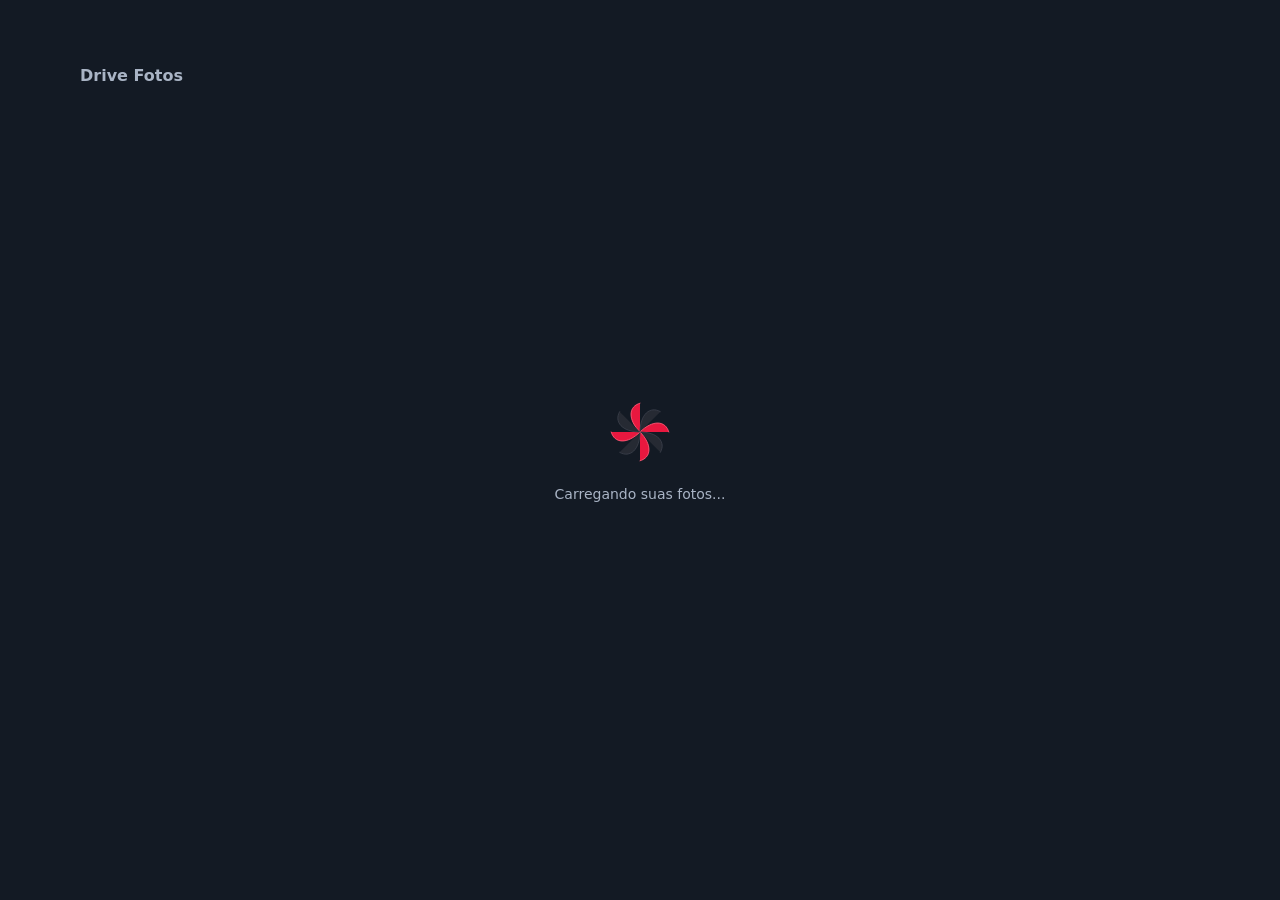
==== commit df097fc0: "carregamento: logo girando no lugar do esqueleto, visivel antes do js, e voa para o topo ao terminar" ====
--- a/index.html
+++ b/index.html
@@ -24,7 +24,7 @@
   </div>
 
   <header class="topo">
-    <h1 class="topo__titulo"><img class="logo" src="src/logo.svg" alt="" width="24" height="24">Drive Fotos<span class="etiqueta" id="base-de-testes" hidden><span class="etiqueta__resto">base de </span>testes</span></h1>
+    <h1 class="topo__titulo"><img class="logo" id="logo-topo" src="src/logo.svg" alt="" width="24" height="24">Drive Fotos<span class="etiqueta" id="base-de-testes" hidden><span class="etiqueta__resto">base de </span>testes</span></h1>
     <div class="topo__acoes">
       <span class="texto-suave texto-pequeno topo__sincronia" id="sincronia" role="status"></span>
       <button type="button" class="botao botao--fantasma" id="atualizar" hidden>Atualizar</button>
@@ -50,26 +50,29 @@
       <p id="atualizar-erro-texto"></p>
       <button type="button" class="botao botao--secundario" id="atualizar-de-novo">Tentar de novo</button>
     </div>
-    <section class="tela" id="tela-carregando" hidden>
-      <p class="so-leitor" role="status">Carregando suas fotos...</p>
-      <div class="esqueleto" aria-hidden="true">
-        <div class="envio">
-          <div class="zona esqueleto__vazio">
-            <svg class="zona__icone" viewBox="0 0 24 24"></svg>
-            <span class="zona__titulo">Enviar fotos</span>
-            <span class="zona__detalhe">Toque para escolher ou arraste as fotos para cá</span>
-          </div>
-        </div>
-        <div class="selecao-topo">
-          <span class="botao botao--secundario esqueleto__vazio">Selecionar</span>
-        </div>
-        <div class="dias">
-          <section class="dia">
-            <div class="dia__cabeca">
-              <span class="dia__titulo esqueleto__linha"></span>
-            </div>
-            <ul class="grade" id="esqueleto-grade"></ul>
-          </section>
+    <section class="tela carregando" id="tela-carregando">
+      <div class="carregando__logo" id="carregando-logo" aria-hidden="true">
+        <svg viewBox="0 0 100 100">
+          <path d="M50 50 L50.00 10.00 C34.06 14.19 32.46 32.46 50 50Z" fill="#e8183f"/>
+          <path d="M50.00 10.00 C34.06 14.19 32.46 32.46 50 50" fill="none" stroke="#ff5c78" stroke-width="1.2" stroke-linecap="round"/>
+          <path d="M50 50 L78.28 21.72 C64.05 13.40 50.00 25.20 50 50Z" fill="#262a33"/>
+          <path d="M78.28 21.72 C64.05 13.40 50.00 25.20 50 50" fill="none" stroke="#3a3f4b" stroke-width="1.2" stroke-linecap="round"/>
+          <path d="M50 50 L90.00 50.00 C85.81 34.06 67.54 32.46 50 50Z" fill="#e8183f"/>
+          <path d="M90.00 50.00 C85.81 34.06 67.54 32.46 50 50" fill="none" stroke="#ff5c78" stroke-width="1.2" stroke-linecap="round"/>
+          <path d="M50 50 L78.28 78.28 C86.60 64.05 74.80 50.00 50 50Z" fill="#262a33"/>
+          <path d="M78.28 78.28 C86.60 64.05 74.80 50.00 50 50" fill="none" stroke="#3a3f4b" stroke-width="1.2" stroke-linecap="round"/>
+          <path d="M50 50 L50.00 90.00 C65.94 85.81 67.54 67.54 50 50Z" fill="#e8183f"/>
+          <path d="M50.00 90.00 C65.94 85.81 67.54 67.54 50 50" fill="none" stroke="#ff5c78" stroke-width="1.2" stroke-linecap="round"/>
+          <path d="M50 50 L21.72 78.28 C35.95 86.60 50.00 74.80 50 50Z" fill="#262a33"/>
+          <path d="M21.72 78.28 C35.95 86.60 50.00 74.80 50 50" fill="none" stroke="#3a3f4b" stroke-width="1.2" stroke-linecap="round"/>
+          <path d="M50 50 L10.00 50.00 C14.19 65.94 32.46 67.54 50 50Z" fill="#e8183f"/>
+          <path d="M10.00 50.00 C14.19 65.94 32.46 67.54 50 50" fill="none" stroke="#ff5c78" stroke-width="1.2" stroke-linecap="round"/>
+          <path d="M50 50 L21.72 21.72 C13.40 35.95 25.20 50.00 50 50Z" fill="#262a33"/>
+          <path d="M21.72 21.72 C13.40 35.95 25.20 50.00 50 50" fill="none" stroke="#3a3f4b" stroke-width="1.2" stroke-linecap="round"/>
+        </svg>
+      </div>
+      <p class="carregando__texto" role="status">Carregando suas fotos...</p>
+    </section>
         </div>
       </div>
     </section>
@@ -337,11 +340,10 @@
     <form id="login-form" novalidate>
       <img class="logo logo--grande" src="src/logo.svg" alt="" width="48" height="48">
       <h2 class="tela__titulo" id="login-titulo">Entrar no Drive Fotos</h2>
-      <p class="texto-suave">As fotos ficam num repositório privado da sua conta do GitHub. Antes de entrar:</p>
+      <p class="texto-suave">As fotos ficam num repositório privado do GitHub. Gere um token só para ele, na conta dona do repositório:</p>
       <ol class="login__passos texto-suave">
-        <li>Crie um repositório <strong>privado</strong> chamado <strong class="login-repo"></strong>, marcando <strong>Add a README</strong>.</li>
         <li>GitHub &gt; Settings &gt; Developer settings &gt; Personal access tokens &gt; <strong>Fine-grained tokens</strong>.</li>
-        <li><strong>Generate new token</strong>, com acesso só ao repositório <strong class="login-repo"></strong>.</li>
+        <li><strong>Generate new token</strong>, com acesso só ao repositório <strong id="login-repo"></strong>.</li>
         <li>Permissão <strong>Contents: Read and write</strong>.</li>
       </ol>
       <label class="campo__rotulo" for="login-token">Token do GitHub</label>
--- a/src/style.css
+++ b/src/style.css
@@ -405,7 +405,7 @@
   position: fixed;
   left: var(--margem);
   bottom: calc(var(--e4) + env(safe-area-inset-bottom));
-  z-index: 1;
+  z-index: 5;
   display: flex;
   align-items: center;
   gap: var(--e2);
@@ -413,6 +413,7 @@
   border: 1px solid var(--trilho);
   border-radius: var(--raio-pilula);
   background: var(--superficie);
+  box-shadow: 0 12px 32px color-mix(in srgb, var(--fundo) 90%, transparent);
   font-size: var(--fonte-pequena);
   font-variant-numeric: tabular-nums;
 }
@@ -705,25 +706,52 @@
   gap: var(--e3);
 }
 
-.esqueleto {
-  display: flex;
-  flex-direction: column;
-  gap: var(--e5);
+.carregando {
+  position: fixed;
+  inset: 0;
+  align-items: center;
+  justify-content: center;
+  gap: var(--e4);
   pointer-events: none;
-  animation: pulsar 1.6s ease-in-out infinite;
-}
-
-.esqueleto .esqueleto__vazio,
-.esqueleto .esqueleto__vazio * {
-  color: transparent;
-}
-
-.esqueleto__linha {
+}
+
+.carregando__logo {
+  width: 72px;
+  height: 72px;
+  animation: surgir var(--medio) 0.3s both;
+}
+
+.carregando__logo svg {
   display: block;
-  width: 9rem;
-  height: 1.5em;
-  border-radius: var(--e1);
-  background: var(--superficie);
+  width: 100%;
+  height: 100%;
+  animation: girar 1.4s cubic-bezier(0.5, 0, 0.5, 1) infinite;
+}
+
+.carregando__logo--voando {
+  position: fixed;
+  z-index: 6;
+  animation: none;
+  pointer-events: none;
+}
+
+.carregando__logo--voando svg {
+  animation: none;
+}
+
+.carregando__texto {
+  color: var(--texto-suave);
+  font-size: var(--fonte-pequena);
+  animation: surgir var(--medio) 1.2s both;
+}
+
+body:has(#tela-carregando:not([hidden])) .topo__titulo .logo,
+.logo--esperando {
+  opacity: 0;
+}
+
+body:has(#tela-carregando:not([hidden])) .rodape {
+  visibility: hidden;
 }
 
 .zona {
@@ -842,7 +870,7 @@
 .veu {
   position: fixed;
   inset: 0;
-  z-index: 1;
+  z-index: 6;
   background: color-mix(in srgb, var(--fundo) 40%, transparent);
   -webkit-backdrop-filter: blur(3px);
   backdrop-filter: blur(3px);
@@ -1123,6 +1151,7 @@
 }
 
 .grade {
+  isolation: isolate;
   display: flex;
   flex-wrap: wrap;
   gap: var(--e2);
@@ -2358,7 +2387,10 @@
     transition: none;
   }
 
-  .esqueleto,
+  .carregando__logo svg {
+    animation: pulsar 1.6s ease-in-out infinite;
+  }
+
   .grade__quadro--carregando,
   .grade__quadro--pousou,
   .grade__quadro--pousou::after,
